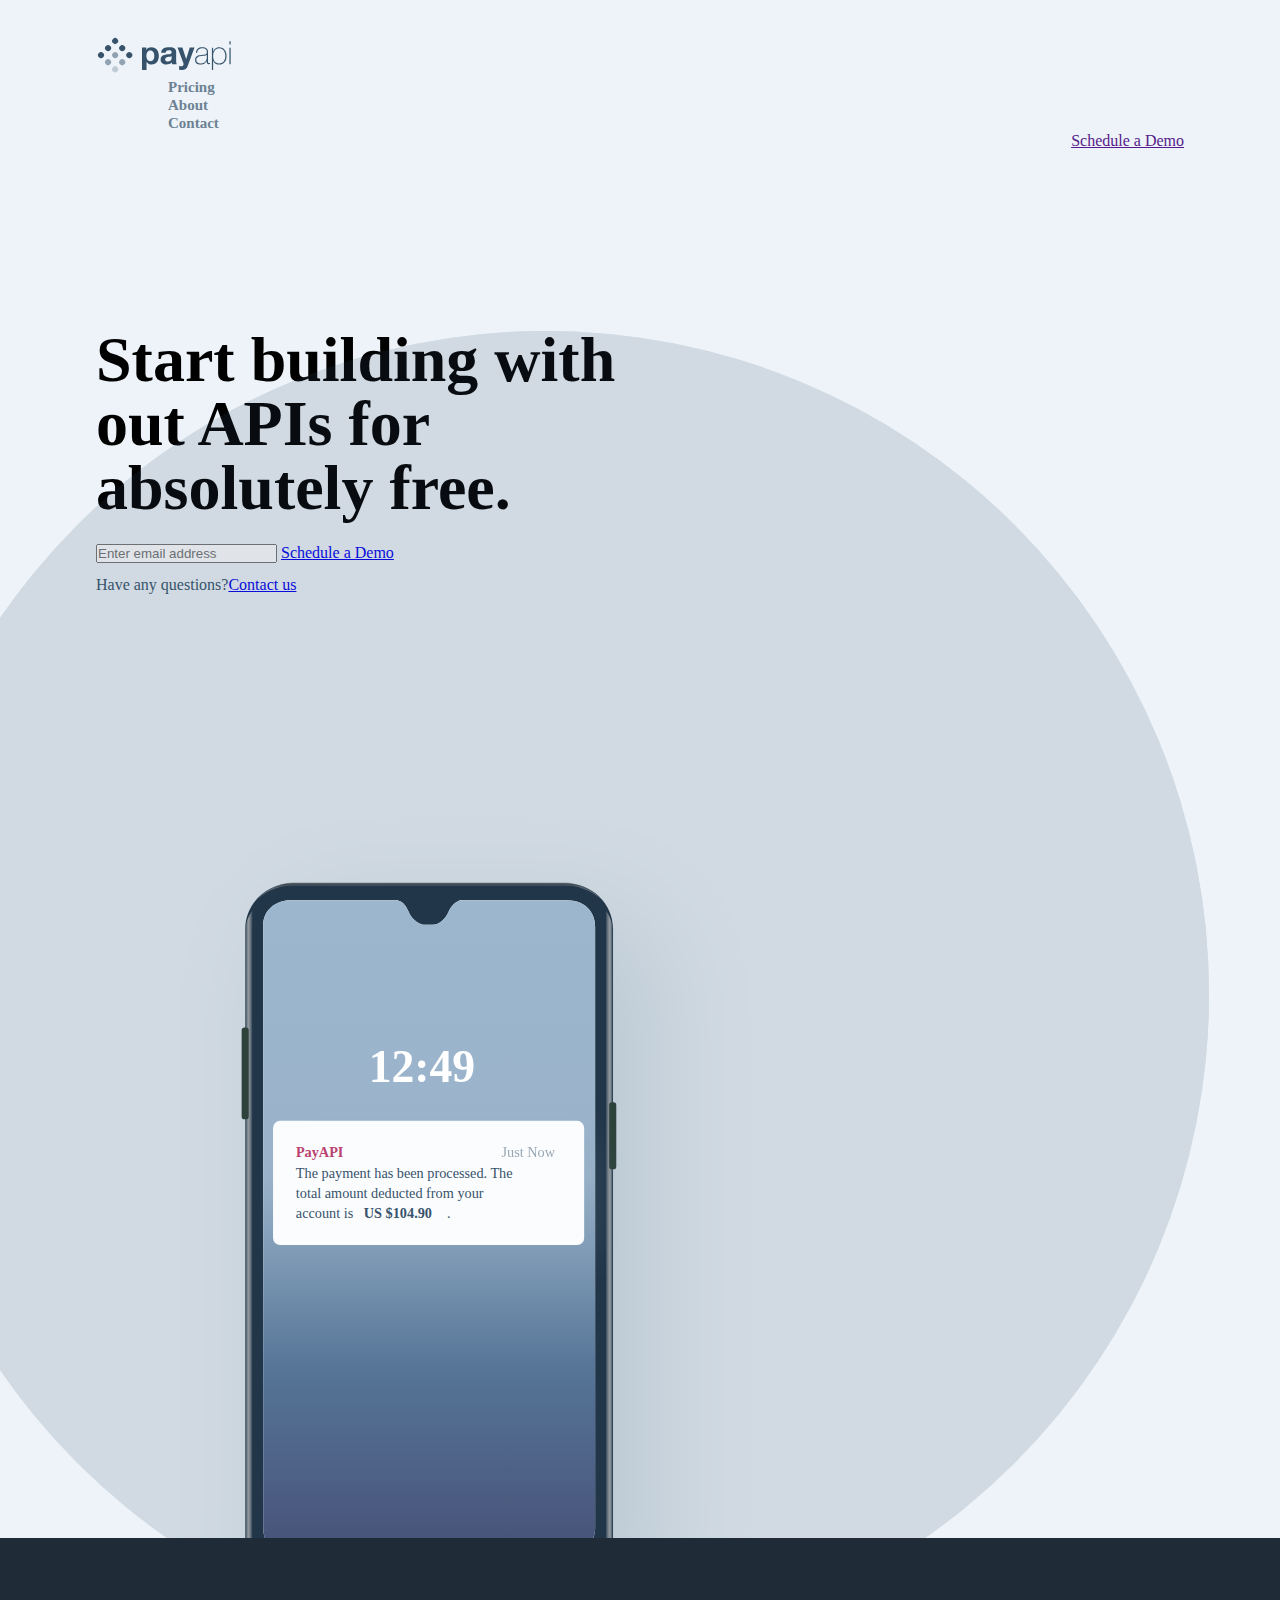
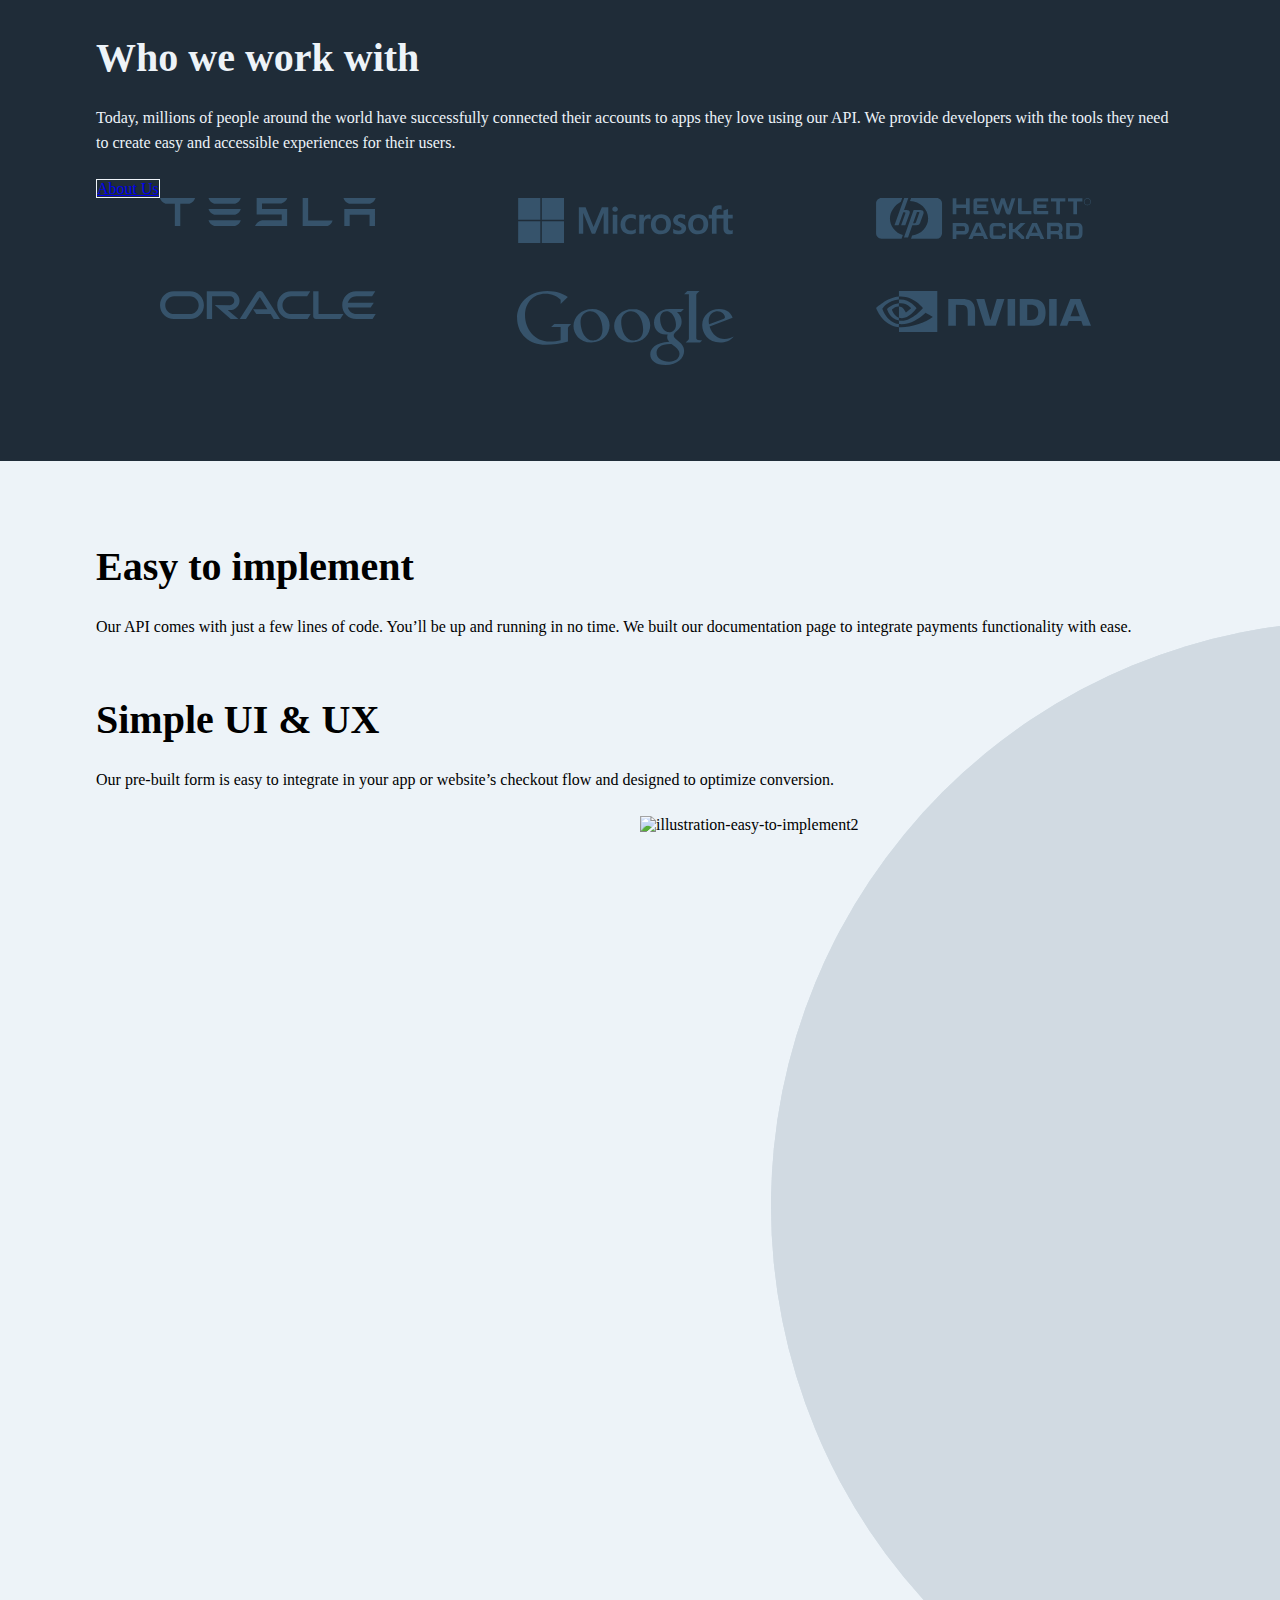
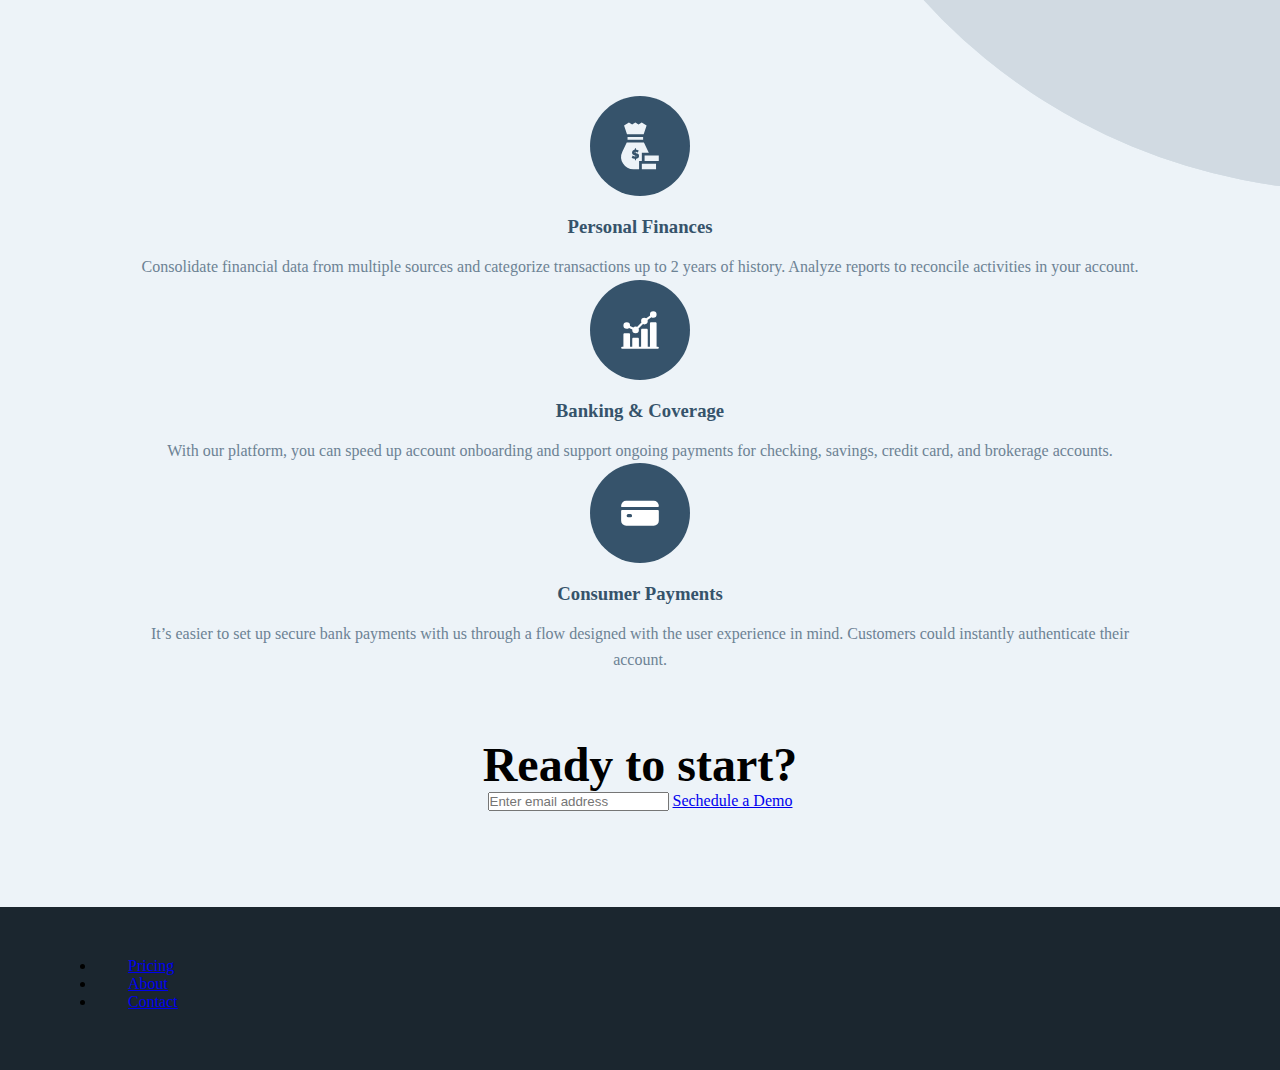
==== payapi-multi-page-website/starter-code/index.html @ 305c0468 "First commit" ====
<!DOCTYPE html>
<html lang="en">
  <head>
    <meta charset="UTF-8" />
    <meta name="viewport" content="width=device-width, initial-scale=1.0" />

    <link rel="icon" type="image/png" sizes="32x32" href="./assets/favicon-32x32.png" />
    <link rel="stylesheet" href="style.css">

    <link rel="preconnect" href="https://fonts.gstatic.com">
    <link href="https://fonts.googleapis.com/css2?family=DM+Serif+Display&family=Public+Sans:wght@400;600&display=swap"
        rel="stylesheet">
    <link rel="stylesheet" href="https://pro.fontawesome.com/releases/v5.10.0/css/all.css"
        integrity="sha384-AYmEC3Yw5cVb3ZcuHtOA93w35dYTsvhLPVnYs9eStHfGJvOvKxVfELGroGkvsg+p" crossorigin="anonymous" />

    <title>Frontend Mentor | PayAPI Website Challenge</title>
  </head>
  <body>
    <div class="root">
      <header>
          <!-- Navigation Bar -->
          <nav class="display-flex flex-center flex-between">
              <a href="./index.html"><img src="./assets/shared/desktop/logo.svg" alt="payapi"></a>
              <button class="hamburgerbtn">
                  <img id="tog
                  gle-img" src="./assets/shared/mobile/menu.svg" alt="hamburger menu">
              </button>
              <div class="links display-flex">
                  <ul id="" class="display-flex flex-center">
                      <li><a href="/payapi-multi-page-website/starter-code/pricing.html">Pricing</a></li>
                      <li><a href="/payapi-multi-page-website/starter-code/about.html">About</a></li>
                      <li><a href="/payapi-multi-page-website/starter-code/contact.html">Contact</a></li>
                  </ul>
                  <a id="btn" class="btn" href="">Schedule a Demo</a>
              </div>
          </nav>
          <!-- Header Section -->
          <div class="container display-flex">
              <div class="text">
                  <h1>Start building with <br> out APIs for <br> absolutely free.</h1>
                  <div class="input-box">
                      <input type="text" placeholder="Enter email address">
                      <a href="/" class="btn">Schedule a Demo</a>
                  </div>
                  <p>Have any questions?<a href="./contact.html">Contact us</a></p>
              </div>
              <div>
                  <img src="./assets/shared/desktop/bg-pattern-circle.svg" alt="bg-pattern">
                  <img src="./assets/home/desktop/illustration-phone-mockup.svg" alt="illustration-phone">
              </div>
          </div>
      </header>
      <!-- Brand Section -->
      <section class="branding display-flex flex-center">
          <div class="text">
              <div class="inner">
                  <h1>Who we work with</h1>
                  <p>Today, millions of people around the world have successfully connected their accounts to apps
                      they
                      love using our API. We provide developers with the tools they need to create easy and accessible
                      experiences for their users.
                  </p>
                  <a class="btn" href="#">About Us</a>
              </div>
              <img src="./assets/shared/desktop/bg-pattern-circle.svg" alt="">
          </div>
          <div class="images display-flex flex-center">
              <img src="./assets/shared/desktop/tesla.svg" alt="tesla">
              <img src="./assets/shared/desktop/microsoft.svg" alt="microsoft">
              <img src="./assets/shared/desktop/hewlett-packard.svg" alt="hewlett-packard">
              <img src="./assets/shared/desktop/oracle.svg" alt="oracle">
              <img src="./assets/shared/desktop/google.svg" alt="google">
              <img src="./assets/shared/desktop/nvidia.svg" alt="nvidia">
          </div>
      </section>
      <!-- Features Section -->
      <section class="features display-flex flex-center">
          <div>
              <img src="./assets/home/desktop/Group 14.svg" alt="">
          </div>
          <div>
              <h1>Easy to implement</h1>
              <p>Our API comes with just a few lines of code. You’ll be up and running in no time. We built our
                  documentation page to integrate payments functionality with ease.</p>
          </div>
      </section>
      <!-- Features Second section  -->
      <section class="features-section display-flex flex-center">
          <div>
              <h1>Simple UI & UX</h1>
              <p>Our pre-built form is easy to integrate in your app or website’s checkout flow and designed to
                  optimize conversion.</p>
          </div>
          <div>
              <img src="./assets/shared/desktop/bg-pattern-circle.svg" alt="bg-pattern-circle">
              <img src="./assets/home/desktop/illustration-simple-ui2.svg" alt="illustration-easy-to-implement2">
          </div>
      </section>
      <!-- Cards  -->
      <section class="card">
          <div class="wrapper display-flex flex-center">
              <div>
                  <img src="./assets/home/desktop/icon-personal-finances.svg" alt="icon-personal-finances">
                  <div>
                      <h3>Personal Finances</h3>
                      <p>Consolidate financial data from multiple sources and categorize transactions up to 2 years of
                          history. Analyze reports to reconcile activities in your account.</p>
                  </div>
              </div>
              <div>
                  <img src="./assets/home/desktop/icon-banking-and-coverage.svg" alt="">
                  <h3>Banking & Coverage</h3>
                  <p>With our platform, you can speed up account onboarding and support ongoing payments for checking,
                      savings, credit card, and brokerage accounts.</p>
              </div>
              <div>
                  <img src="./assets/home/desktop/icon-consumer-payments.svg" alt="">
                  <h3>Consumer Payments</h3>
                  <p>It’s easier to set up secure bank payments with us through a flow designed with the user
                      experience in mind. Customers could instantly authenticate their account.</p>
              </div>
          </div>
          <div class="container display-flex flex-center flex-between">
              <div>
                  <h1>Ready to start?</h1>
              </div>
              <div class="input-box">
                  <input type="text" placeholder="Enter email address">
                  <a href="/" class="btn">Sechedule a Demo</a>
              </div>
          </div>
      </section>
      <!-- Footer Section -->
      <footer class="display-flex flex-center flex-between">
          <div>
              <img src="./assets//shared/desktop/logo-white.svg" alt="">
          </div>
          <div class="footer-links">
              <ul class="display-flex">
                  <li><a href="#">Pricing</a></li>
                  <li><a href="#">About</a></li>
                  <li><a href="#">Contact</a></li>
              </ul>
          </div>
          <div>
              <i class="fab fa-facebook-square"></i>
              <i class="fab fa-twitter"></i>
              <i class="fab fa-linkedin"></i>
          </div>
      </footer>
    </div>

  <script src="./js/app.js"></script>
  </body>

</html>
---- payapi-multi-page-website/starter-code/style.css ----
@import url("./style2.css");
* {
  padding: 0;
  margin: 0;
  box-sizing: border-box;
}
.root {
  margin: 0 auto;
  max-width: 1440px;
  overflow-x: hidden;
  
}
/* Navigation Bar */
header {
  background-color: var(--clr-white-200);
  padding: 0 6rem;
}

header nav {
  padding: var(--fs-600) 0;
  width: 100%;
  z-index: 2;
  position: relative;
}

header nav ul {
  padding-left: var(--fs-600);
  padding-right: var(--fs-600);
}

header nav ul li {
  list-style-type: none;
  padding-left: var(--fs-600);
}

header nav ul li a {
  text-decoration: none;
  color: var(--clr-blue-100);
  font-size: var(--fs-200);
  font-weight: var(--fw-600);
  transition: all 0.3s ease-in-out;
}

ul li a:hover {
  color: var(--clr-blue-200);
}
/* Header Section */


header .container div:first-child {
  flex: 1 0 60%;
  padding: 10rem 0;
}

header .container div:last-child {
  flex: 1 0 40%;
  position: relative;
}

header .container h1 {
  font-size: 4rem;
  line-height: 1;
}

header .container img:first-child {
  position: relative;
  transform: scale(1.7);
  top: -150px;
  left: 60px;
}

header .container img:last-child {
  position: absolute;
  width: 55%;
  top: 50px;
  left: 70px;
}

header .container .input-box {
  margin-top: var(--fs-400);
  margin-bottom: 0.8rem;
}

header .container p {
  color: var(--clr-blue-200);
}
nav .btn {
  float: right;
}

.hamburgerbtn {
  display: none;
}



/* Brand section */

section.branding {
  background: var(--clr-blue-300);
  padding: 6rem;
  overflow-y: hidden;
  position: relative;
}

section.branding .text {
  flex: 1 0 40%;
  color: var(--clr-white-200);
  position: relative;
}

section.branding .text h1 {
  color: var(--clr-white-200);
  font-size: 2.5rem;
}

section.branding .text p {
  line-height: 1.6rem;
  padding: 1.5rem 0;
}

section.branding .text .btn {
  background: none;
  border: 1px solid var(--clr-white-200);
  transition: all 0.3s ease-in-out;
}

section.branding .text .btn:hover {
  background: var(--clr-white-200);
  color: var(--clr-blue-300);
}

section.branding .text .inner {
  z-index: 2;
  position: relative;
}

section.branding .text img {
  position: absolute;
  transform: scale(2.5);
  top: -220px;
  left: 50px;
}

section.branding .images {
  flex: 1 0 60%;
  display: grid;
  grid-template-columns: repeat(3, 1fr);
  grid-gap: 3rem;
  padding-left: 4rem;
  /* position: relative; */
}

section.branding img {
  width: 70%;
}

/* Features section */
section.features {
  background-color: var(--clr-white-200);
  padding: 4rem 6rem 2rem 6rem;
}
section.features > div {
  flex: 1 0 50%;
}
section.features > div h1 {
  font-size: 2.5rem;
}
section.features > div p {
  line-height: 1.6rem;
  padding: 1.5rem 0;
}


/* Features Second section */
section.features-section {
  background-color: var(--clr-white-200);
  padding: 0rem 6rem 2rem 6rem;
}
section.features-section img:first-child {
  transform: scale(1.5);
  position: relative;
  left: 80%;
  z-index: 1;
}
section.features-section > div {
  flex: 1 0 50%;
}
section.features-section > div h1 {
  font-size: 2.5rem;
}
section.features-section > div p {
  line-height: 1.6rem;
  padding: 1.5rem 0;
}
section.features-section img:last-child {
  position: absolute;
  width: 50%;
  right: -0px;
}

/* cards */
section.card {
  background-color: var(--clr-white-200);
  padding: 4rem 6rem 2rem 6rem;
}
section.card .wrapper {
  text-align: center;
  padding-right: 2.5rem;
}
section.card .wrapper > div {
  padding-left: 2.5rem;
}
section.card .wrapper img {
  width: 100px;
}
section.card .wrapper h3 {
  padding: 1rem 0;
  color: var(--clr-blue-200);
}
section.card .wrapper p {
  line-height: 1.6rem;
  color: var(--clr-blue-100);
}
/* input-box */
section.card .container {
  margin: 4rem 0;
  text-align: center;
}
section.card .container h1 {
  font-size: 3rem;
}
section.card .container div:first-child {
  flex: 1 0 40%;
}

/* Footer section */
footer {
  padding: 2rem 6rem;
  background-color: var(--clr-blue-300);
}
footer img {
  width: 150px;
}
footer ul li {
  padding-left: 2rem;
}
footer .fab {
  font-size: 1.5rem;
  padding-left: 1rem;
  color: var(--clr-white-100);
  transition: all 0.3s ease-in-out;
}
footer .fab:hover {
  color: var(--clr-pink-200);
}
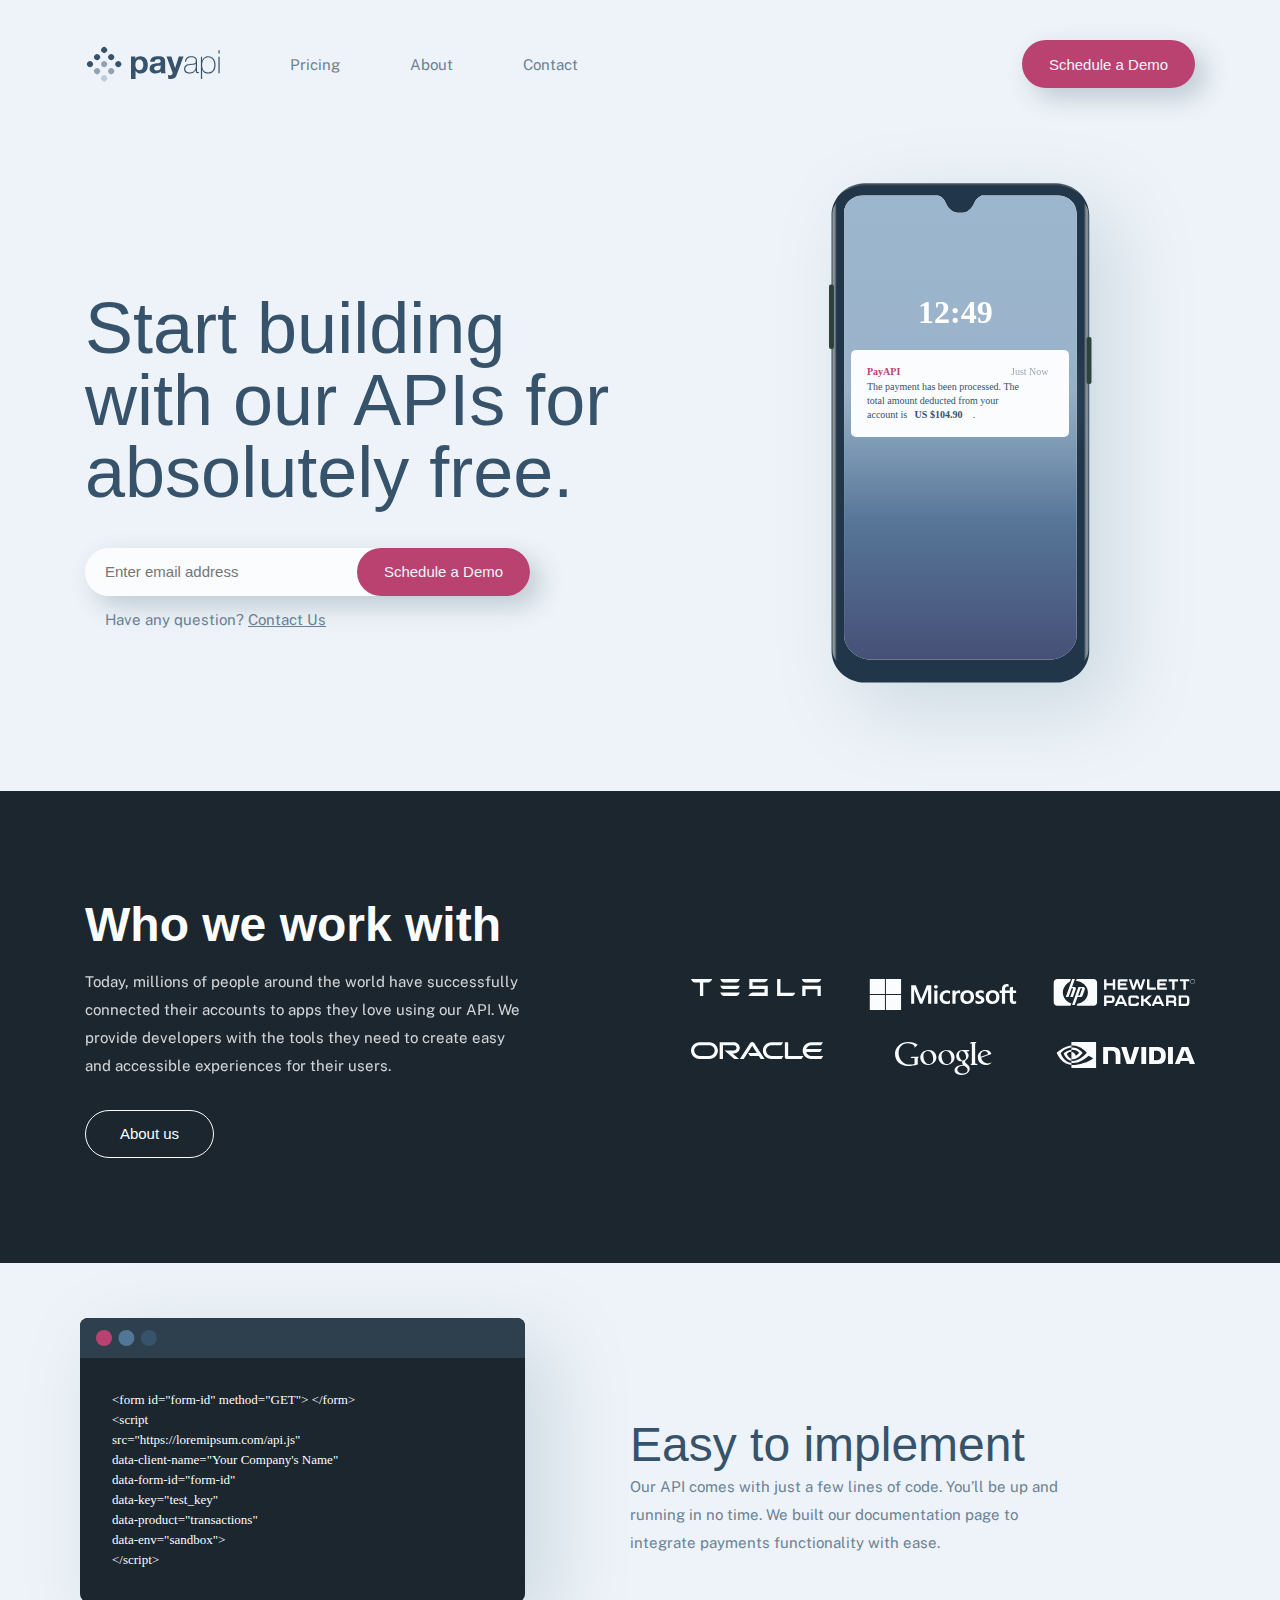
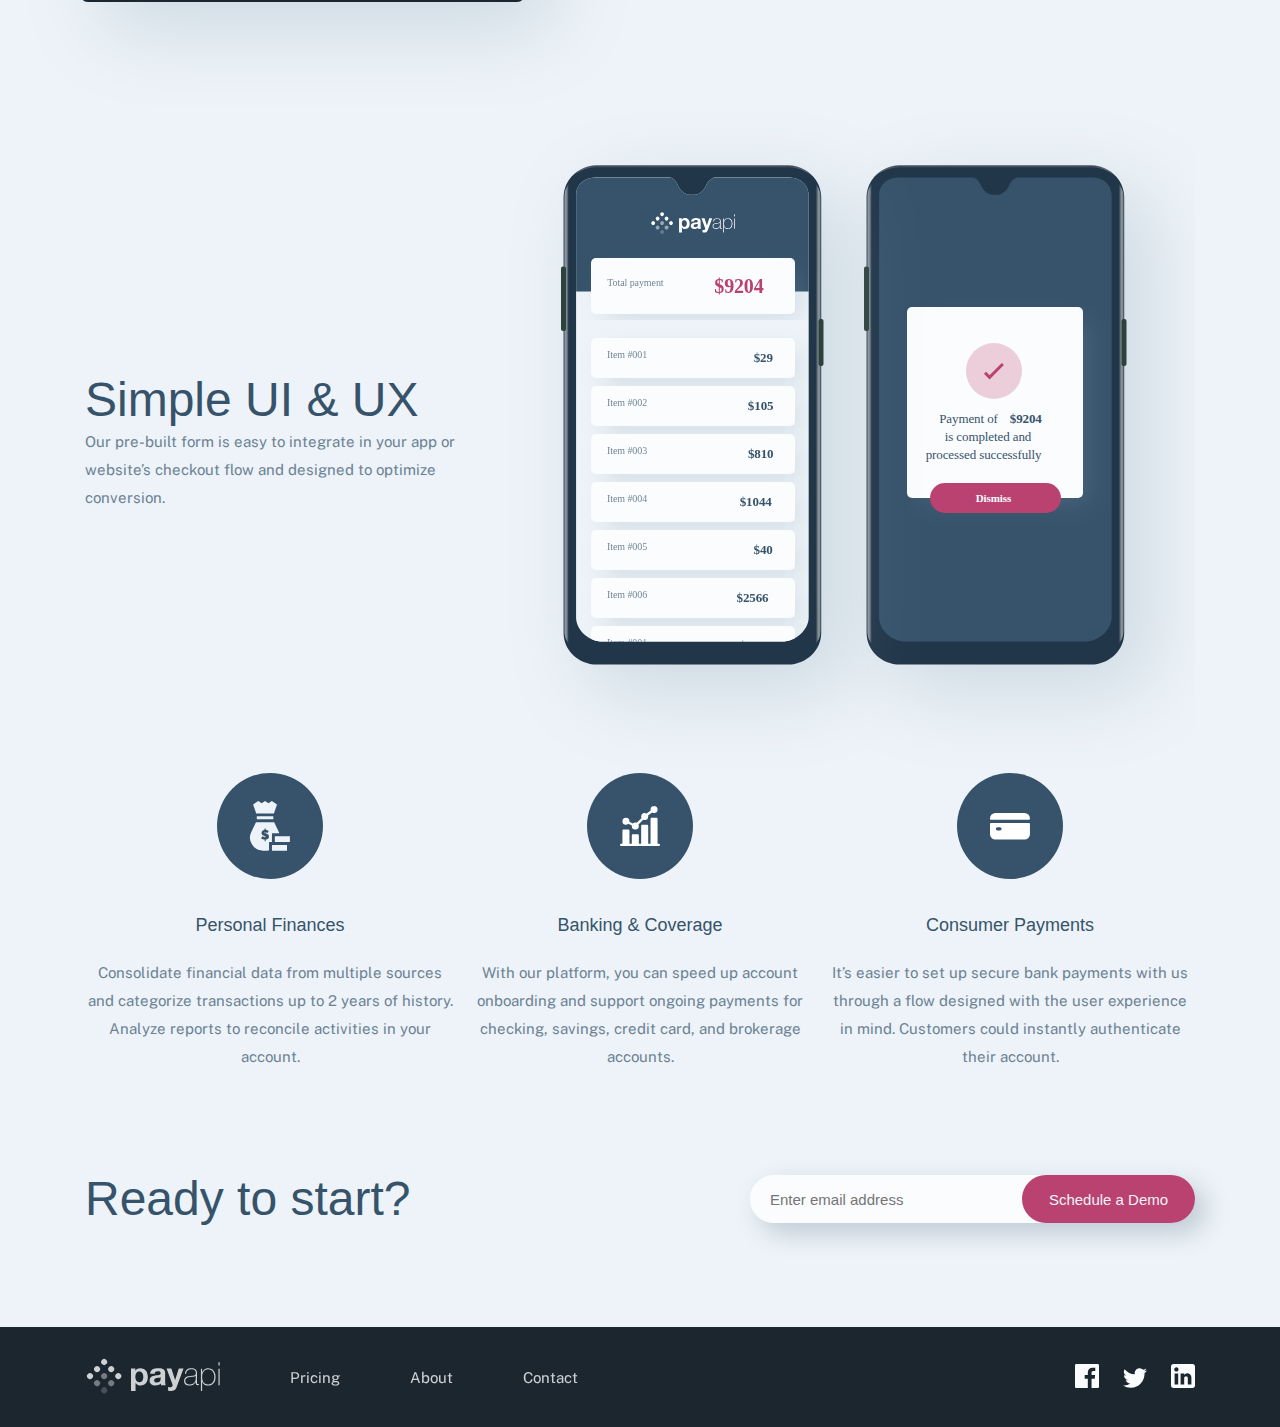
==== commit f6dcf29f: "second commit" ====
--- a/payapi-multi-page-website/starter-code/index.html
+++ b/payapi-multi-page-website/starter-code/index.html
@@ -5,7 +5,7 @@
     <meta name="viewport" content="width=device-width, initial-scale=1.0" />
 
     <link rel="icon" type="image/png" sizes="32x32" href="./assets/favicon-32x32.png" />
-    <link rel="stylesheet" href="style.css">
+    <link rel="stylesheet" href="index.css">
 
     <link rel="preconnect" href="https://fonts.gstatic.com">
     <link href="https://fonts.googleapis.com/css2?family=DM+Serif+Display&family=Public+Sans:wght@400;600&display=swap"
@@ -16,141 +16,154 @@
     <title>Frontend Mentor | PayAPI Website Challenge</title>
   </head>
   <body>
-    <div class="root">
-      <header>
-          <!-- Navigation Bar -->
-          <nav class="display-flex flex-center flex-between">
-              <a href="./index.html"><img src="./assets/shared/desktop/logo.svg" alt="payapi"></a>
-              <button class="hamburgerbtn">
-                  <img id="tog
-                  gle-img" src="./assets/shared/mobile/menu.svg" alt="hamburger menu">
-              </button>
-              <div class="links display-flex">
-                  <ul id="" class="display-flex flex-center">
-                      <li><a href="/payapi-multi-page-website/starter-code/pricing.html">Pricing</a></li>
-                      <li><a href="/payapi-multi-page-website/starter-code/about.html">About</a></li>
-                      <li><a href="/payapi-multi-page-website/starter-code/contact.html">Contact</a></li>
-                  </ul>
-                  <a id="btn" class="btn" href="">Schedule a Demo</a>
-              </div>
-          </nav>
-          <!-- Header Section -->
-          <div class="container display-flex">
-              <div class="text">
-                  <h1>Start building with <br> out APIs for <br> absolutely free.</h1>
-                  <div class="input-box">
-                      <input type="text" placeholder="Enter email address">
-                      <a href="/" class="btn">Schedule a Demo</a>
-                  </div>
-                  <p>Have any questions?<a href="./contact.html">Contact us</a></p>
-              </div>
-              <div>
-                  <img src="./assets/shared/desktop/bg-pattern-circle.svg" alt="bg-pattern">
-                  <img src="./assets/home/desktop/illustration-phone-mockup.svg" alt="illustration-phone">
-              </div>
+    <header>
+      <div class="navbar">
+        <div class="container">
+          <figure class="logo-img">
+            <a href="index.html"><img src="assets/shared/desktop/logo.svg" alt="Payapi logo icon"></a>
+          </figure>
+          <div class="menu" id="menu">
+            <nav>
+              <ul>
+                <li><a href="pricing.html">Pricing</a></li>
+                <li><a href="about.html">About</a></li>
+                <li><a href="contact.html">Contact</a></li>
+              </ul>
+            </nav>
+            <button class="schedule-button">Schedule a Demo</button>
           </div>
-      </header>
-      <!-- Brand Section -->
-      <section class="branding display-flex flex-center">
-          <div class="text">
-              <div class="inner">
-                  <h1>Who we work with</h1>
-                  <p>Today, millions of people around the world have successfully connected their accounts to apps
-                      they
-                      love using our API. We provide developers with the tools they need to create easy and accessible
-                      experiences for their users.
-                  </p>
-                  <a class="btn" href="#">About Us</a>
-              </div>
-              <img src="./assets/shared/desktop/bg-pattern-circle.svg" alt="">
+          <div class="menu-button" id="menu-button"></div>
+        </div>
+      </div>
+      <section class="hero">
+        <div class="container">
+          <div class="hero-text">
+            <h1>Start building with our APIs for absolutely free.</h1>
+            <div class="schedule-form">
+              <input type="email" name="email-schedule" id="header-email-schedule-input" placeholder="Enter email address">
+              <button class="schedule-button">Schedule a Demo</button>
+            </div>
+            <small>Have any question? <a href="contact.html">Contact Us</a></small>
           </div>
-          <div class="images display-flex flex-center">
-              <img src="./assets/shared/desktop/tesla.svg" alt="tesla">
-              <img src="./assets/shared/desktop/microsoft.svg" alt="microsoft">
-              <img src="./assets/shared/desktop/hewlett-packard.svg" alt="hewlett-packard">
-              <img src="./assets/shared/desktop/oracle.svg" alt="oracle">
-              <img src="./assets/shared/desktop/google.svg" alt="google">
-              <img src="./assets/shared/desktop/nvidia.svg" alt="nvidia">
+          <picture class="mobile-mockup-hero">
+            <img src="assets/home/desktop/illustration-phone-mockup.svg" alt="">
+          </picture>
+        </div>
+      </section>
+    </header>
+    <section class="references">
+      <div class="container">
+        <div class="references-description">
+          <h2>Who we work with</h2>
+          <p>
+            Today, millions of people around the world have successfully connected
+            their accounts to apps they love using our API. We provide developers
+            with the tools they need to create easy and accessible experiences
+            for their users.
+          </p>
+          <button class="about-us-button">
+            About us
+          </button>
+        </div>
+        <div class="enterprises-logos-container">
+          <svg class="tesla-icon" width="131" height="17" xmlns="http://www.w3.org/2000/svg"><path d="M89.447.047v13.628h14.74c-.375 1.405-1.264 2.623-2.902 3.325h-15.16V.047h3.322zm-12.588 0c-.374 1.452-1.825 2.81-3.603 3.325H61.558l.047 3.372h15.16V17H57.347c.796-1.64 2.387-2.904 4.259-3.419H73.49V10.07H58.33V.047zM21.196 0v.047c-.371 1.503-1.623 2.912-3.386 3.381h-5.287l-.279.094V17H8.951V3.522l-.278-.094H3.386C1.67 3.052.37 1.55 0 .047L21.196 0zm108.586 6.744V17h-3.275v-6.837h-11.98V17h-3.275V6.744h18.53zM48.783 13.58c-.327 1.499-1.637 3.091-3.416 3.419H32.733c-1.778-.328-3.088-1.92-3.462-3.419zm0-6.884c-.327 1.499-1.637 3.09-3.416 3.419H32.733c-1.778-.375-3.088-1.92-3.462-3.419zM130.203 0c-.374 1.499-1.637 3.09-3.416 3.419h-12.634c-1.731-.375-3.041-1.92-3.416-3.419zm-81.42 0c-.327 1.499-1.637 3.09-3.416 3.419H32.733c-1.778-.375-3.088-1.92-3.462-3.419z" fill="#36536B" fill-rule="nonzero"/></svg>
+          <svg width="148" height="31" xmlns="http://www.w3.org/2000/svg"><path class="logo" d="M15.922 16v15H.782V16h15.14zm16.149 0v15H16.93V16h15.14zm79.549-4.777c.457 0 .983.054 1.562.16.582.107 1.061.238 1.425.392l.05.021v2.858l-.13-.087a5.195 5.195 0 00-1.403-.642 5.593 5.593 0 00-1.607-.244c-.57 0-1.023.127-1.35.376-.323.248-.48.554-.48.936 0 .432.127.772.378 1.013.261.25.894.574 1.881.965 1.24.493 2.128 1.05 2.64 1.659.516.612.777 1.372.777 2.258 0 1.228-.486 2.232-1.444 2.985-.953.748-2.258 1.127-3.88 1.127-.525 0-1.13-.07-1.795-.205-.667-.135-1.232-.308-1.681-.512l-.049-.022v-3.014l.132.094a6.547 6.547 0 001.776.888c.639.208 1.222.313 1.733.313 1.38 0 2.05-.43 2.05-1.313 0-.31-.067-.561-.197-.745-.134-.187-.371-.38-.706-.572-.342-.195-.88-.443-1.603-.736-.86-.365-1.508-.723-1.928-1.065a3.28 3.28 0 01-.948-1.221c-.204-.465-.308-1.013-.308-1.63 0-1.187.482-2.168 1.431-2.916.944-.744 2.18-1.12 3.674-1.12zM137.763 5c.734 0 1.327.078 1.762.232l.055.02v2.656l-.117-.052a3.424 3.424 0 00-1.379-.31c-.623 0-1.111.198-1.453.586-.344.394-.519.983-.519 1.753v1.655h4.704V8.57l.059-.018 2.98-.9.106-.032v3.92h3.173v2.521h-3.172v6.205c0 .795.144 1.364.43 1.689.281.322.735.485 1.35.485.162 0 .373-.035.626-.105.25-.069.465-.161.637-.274l.13-.084v2.544l-.042.025c-.19.106-.51.206-.981.306a6.562 6.562 0 01-1.347.148c-2.62 0-3.95-1.409-3.95-4.189v-6.75h-4.703v10.622h-3.171V14.06h-2.21V11.54h2.21V9.72c0-.913.204-1.739.607-2.454a4.246 4.246 0 011.716-1.673c.733-.394 1.574-.593 2.5-.593zm-13.973 6.223c2.07 0 3.71.608 4.877 1.806 1.166 1.198 1.757 2.865 1.757 4.955 0 2.116-.63 3.833-1.873 5.102-1.243 1.27-2.953 1.913-5.082 1.913-2.043 0-3.694-.61-4.907-1.817-1.214-1.206-1.829-2.86-1.829-4.919 0-2.166.63-3.9 1.873-5.152 1.244-1.253 2.988-1.888 5.184-1.888zm-25.402 0c2.069 0 3.71.608 4.876 1.806 1.166 1.198 1.758 2.865 1.758 4.955 0 2.116-.63 3.833-1.873 5.102-1.243 1.27-2.953 1.913-5.082 1.913-2.043 0-3.694-.61-4.907-1.817-1.214-1.206-1.83-2.86-1.83-4.919 0-2.166.631-3.9 1.874-5.152 1.243-1.253 2.988-1.888 5.184-1.888zm-20.614 0c.56 0 1.148.062 1.75.186.606.123 1.093.286 1.45.483l.043.024V14.9l-.132-.094c-.95-.68-1.953-1.023-2.982-1.023-1.204 0-2.193.402-2.939 1.196-.748.797-1.127 1.876-1.127 3.208 0 1.324.364 2.376 1.082 3.126.716.748 1.703 1.128 2.932 1.128.443 0 .947-.097 1.501-.287a5.917 5.917 0 001.533-.788l.132-.095v2.833l-.042.023c-1.019.58-2.29.873-3.779.873-1.276 0-2.428-.277-3.425-.822a5.855 5.855 0 01-2.344-2.339c-.557-1.004-.839-2.144-.839-3.385 0-1.418.291-2.69.863-3.777a6.127 6.127 0 012.513-2.55c1.09-.6 2.372-.904 3.81-.904zm12.076.089c.523 0 .935.062 1.227.184l.05.021v3.117l-.13-.094c-.146-.103-.392-.201-.731-.292a3.724 3.724 0 00-.942-.136c-.833 0-1.515.355-2.026 1.056-.519.71-.781 1.648-.781 2.792v6.723h-3.133V11.54h3.133v2.276h.033c.293-.739.675-1.331 1.205-1.763a3.236 3.236 0 012.095-.741zm-21.42.228v13.143h-3.132V11.54h3.133zM46.77 6.343l5.458 13.622 5.624-13.622h4.425v18.34H59.08V10.57h-.103l-5.674 14.113h-2.267l-5.764-14.114h-.103v14.114h-3.005V6.343h4.605zm76.854 7.44c-1.134 0-2.033.382-2.673 1.136-.643.759-.97 1.85-.97 3.243 0 1.351.327 2.414.97 3.16.64.742 1.547 1.119 2.698 1.119 1.158 0 2.044-.37 2.633-1.098.593-.733.894-1.83.894-3.257 0-1.41-.32-2.492-.95-3.217-.627-.72-1.503-1.086-2.602-1.086zm-25.402 0c-1.134 0-2.033.382-2.672 1.136-.644.759-.97 1.85-.97 3.243 0 1.351.325 2.414.969 3.16.64.742 1.547 1.119 2.698 1.119 1.158 0 2.044-.37 2.632-1.098.594-.733.894-1.83.894-3.257 0-1.41-.32-2.492-.95-3.217-.627-.72-1.502-1.086-2.601-1.086zM15.922 0v15H.782V0h15.14zM32.07 0v15H16.93V0h15.14zm34.825 5.941c.543 0 1.001.178 1.362.53.362.353.546.782.546 1.276 0 .503-.189.929-.56 1.264-.37.334-.823.503-1.347.503-.525 0-.976-.17-1.341-.503a1.646 1.646 0 01-.554-1.264c0-.512.189-.945.56-1.29.369-.343.819-.516 1.334-.516z" fill="#36536B" fill-rule="nonzero"/></svg>
+          <svg width="142" height="27" xmlns="http://www.w3.org/2000/svg"><path d="M69.493 16.373L74.305 27h-2.478l-.868-1.923h-6.086L64.015 27h-2.572l4.907-10.627h3.143zm50.612 0c1.715 0 3.191 1.202 3.191 3.366 0 1.923-.38 2.644-.953 3.126.762.384.953 1.297.953 1.922v2.211h-2.286v-1.922c0-.433-.477-1.203-1.43-1.203h-4.095V27h-2.382V16.373zm-29.566.01v3.984h1.046l4.138-3.984h3.234l-5.09 4.991 4.233 4.224v1.392h-1.808l-4.517-4.416H90.54v4.416h-2.427V16.383h2.427zm-31.815.006c1.282 0 3.04.815 3.04 3.835 0 2.973-1.616 3.787-3.041 3.787h-5.226v2.973h-2.423V16.389zm74.75.002c1.995 0 2.945 1.39 2.945 3.259v3.237c-.012 1.508-.265 4.094-2.992 4.094h-7.74v-10.59zm-26.99.003l4.797 10.585h-2.47l-.865-1.916h-6.067l-.854 1.916h-1.899v-1.485l4.225-9.1h3.133zm-22.863.006c1.518.047 2.418 1.627 2.418 2.536v.908H83.62c-.049-.479-.475-1.195-.854-1.195h-4.175c-.947 0-.805.956-.805.956v4.21c0 .766.474.957.759.957h4.126c.9 0 .997-.765.997-1.244h2.37v.957c0 1.58-1.09 2.488-2.417 2.488h-5.787c-1.803 0-2.467-1.388-2.467-2.488v-5.598c0-1.195 1.28-2.487 2.419-2.487zM40.52 0c1.97 0 3.567 1.58 3.567 3.57v19.72a3.6 3.6 0 01-1.046 2.539 3.537 3.537 0 01-2.52 1.044H23.662l.718-2.17c5.98-.888 10.545-5.597 10.545-11.273 0-6.106-5.283-11.094-11.929-11.409L23.76 0h16.76zM17.886 0l-.855 2.4c-4.115 2.205-7.199 6.638-7.199 11.03 0 4.998 3.55 9.408 8.488 11.01l-.861 2.433H4.252c-1.965 0-3.558-1.625-3.558-3.61V3.598C.693 1.614 2.285.004 4.252.001h13.634zm11.91 7.902c1.328 0 2.705.698 1.993 2.605l-2.041 5.677c-.38 1.07-.712 1.815-2.706 1.815h-2.495L21.727 26H19.02l6.36-18.098zm103.062 10.694h-4.75v6.18h4.56c.854 0 1.329-.814 1.329-1.724v-3.02c.049-.669-.426-1.436-1.14-1.436zm-64.937-.252l-2.048 4.52h4.049l-2.001-4.52zm36.997.014l-2.042 4.502h4.074l-2.032-4.502zm-46.907.236h-4.514v3.212h4.656c1.046 0 1.046-1.102 1.046-1.581v-.07c-.003-.512-.054-1.56-1.188-1.56zm61.568-.009h-4.095v3.077h4.382c.905 0 1.143-1.106 1.143-1.634 0-.53-.238-1.443-1.43-1.443zM21.934 0l-2.838 7.947h1.609c1.655 0 2.507.696 2.081 2.086-.426 1.39-2.838 7.969-2.838 7.969h-2.79l2.79-7.784c.094-.464.094-.88-.472-.88h-.852l-3.121 8.664h-2.697V18L19.191 0h2.743zM28.8 9.298h-1.187l-2.574 7.305h1.197c.475 0 .712-.512.76-.791.003-.017.012-.051.028-.102l.063-.198c.146-.442.447-1.301.77-2.213l.177-.5c.505-1.419 1.003-2.803 1.003-2.803.142-.372.19-.698-.237-.698zM78.28.156l2.241 7.264L82.904.204h2.287l2.382 7.216 2.24-7.264h2.43l-3.43 10.632h-1.43c-.715-.001-1.405-1.083-1.549-1.612L84.048 3.62l-2.335 7.168h-1.477c-.715 0-1.335-1.106-1.478-1.635L75.85.156h2.43zm58.079.002V2.37h-3.548v8.413h-2.428V2.37h-3.5V.158h9.476zM74.48.167v2.21h-7.325v1.968h6.088v2.208h-6.088v2.016h7.325v2.207h-8.228c-.952 0-1.522-.768-1.522-1.392V1.751c0-.96.57-1.584 1.664-1.584h8.086zm50.658-.002v2.21h-3.545v8.401h-2.425V2.375h-3.497V.165h9.467zm-11.244.006v2.206h-7.32v1.967h6.084V6.55h-6.084v2.015h7.32v2.206h-8.223c-.952 0-1.522-.767-1.522-1.391V1.755c0-.96.57-1.584 1.664-1.584h8.08zM53.497.174v4.17h6.319V.175h2.423v10.595h-2.423v-4.22h-6.32v4.22h-2.422V.174h2.423zm42.929.004V8.56h6.41v2.204h-7.123c-1.092 0-1.71-.766-1.71-1.58V.177h2.423zm43.216-.084c.627-.01 1.23.24 1.669.692.458.462.689 1.021.689 1.677.01.634-.24 1.243-.69 1.686a2.26 2.26 0 01-1.668.699 2.244 2.244 0 01-1.665-.699 2.317 2.317 0 01-.683-1.686 2.3 2.3 0 01.69-1.677 2.255 2.255 0 011.658-.692zm.001.32c-.56 0-1.036.2-1.431.602-.394.399-.59.881-.59 1.446-.01.546.202 1.073.587 1.457a1.93 1.93 0 001.433.602c.54.009 1.06-.21 1.434-.602.394-.402.59-.887.59-1.457 0-.565-.196-1.047-.59-1.446a1.941 1.941 0 00-1.433-.602z" fill="#36536B" fill-rule="nonzero"/></svg>
+          <svg class="oracle-icon" width="133" height="17" xmlns="http://www.w3.org/2000/svg"><path d="M57.081 11.06h8.737l-4.62-7.351-8.479 13.29h-3.858L59.174 1.036A2.445 2.445 0 0161.198 0c.802 0 1.55.376 1.984 1.008L73.536 17h-3.859l-1.82-2.97H59.01l-1.93-2.97zm40.084 2.97V.16h-3.274v15.226c0 .417.163.82.475 1.129.313.309.734.484 1.196.484h14.933l1.93-2.97h-15.26zM42.99 11.543c3.18 0 5.762-2.54 5.762-5.684 0-3.145-2.582-5.698-5.762-5.698H28.665V17h3.273V3.131h10.835a2.734 2.734 0 012.745 2.729 2.733 2.733 0 01-2.745 2.727l-9.231-.013L43.317 17h4.756l-6.577-5.456h1.495zM8.514 17C3.814 17 0 13.237 0 8.587S3.814.161 8.514.161h9.896c4.701 0 8.513 3.776 8.513 8.426S23.11 17 18.41 17H8.514zm9.676-2.97c3.045 0 5.512-2.433 5.512-5.443s-2.467-5.456-5.512-5.456H8.733c-3.044 0-5.511 2.446-5.511 5.456 0 3.01 2.467 5.443 5.511 5.443h9.457zM80.37 17c-4.7 0-8.519-3.763-8.519-8.413S75.67.161 80.371.161h11.754l-1.917 2.97h-9.62c-3.043 0-5.516 2.446-5.516 5.456 0 3.01 2.473 5.443 5.516 5.443h11.808L90.466 17H80.371zm40.044-2.97c-2.513 0-4.647-1.666-5.299-3.965h13.996l1.929-2.97h-15.925c.652-2.284 2.786-3.964 5.3-3.964h9.606l1.943-2.97h-11.767c-4.702 0-8.52 3.776-8.52 8.426s3.818 8.412 8.52 8.412h10.096l1.929-2.97h-11.808z" fill="#36536B" fill-rule="nonzero"/></svg>
+          <svg class="google-icon" width="97" height="33" xmlns="http://www.w3.org/2000/svg"><path d="M74.618 8l-1.331 1.376h-1.77c1.45 1.274 2.086 2.635 2.086 4.217 0 2.306-1.259 3.462-2.15 4.243-.163.15-.598.462-.85.736-.142.168-.531.613-.531 1.285 0 .47.151.869.931 1.496 2.654 2.055 3.702 3.246 3.702 5.42 0 3.085-2.836 6.227-8.313 6.227-4.625 0-6.827-2.338-6.827-4.714 0-2.713 2.434-5.238 8.49-5.619-.64-.75-.942-1.237-.942-2.104.001-.589.244-1.197.244-1.197h-.89c-3.52 0-5.226-2.777-5.226-5.238C61.241 10.895 63.635 8 68.06 8h6.558zM68.59 23.664c-4.543.065-6.2 1.836-6.2 3.894 0 2.485 2.417 4.006 5.579 4.006 2.88 0 4.658-1.554 4.658-3.535 0-1.442-.808-2.25-2.103-3.31-.557-.439-1.353-1.027-1.353-1.027s-.243-.028-.58-.028zM13.512 0c4.22 0 7.172 1.284 9.21 2.636L19.5 5.794V3.891c-1.719-1.527-3.64-2.623-6.942-2.623-5.219 0-8.96 3.966-8.96 9.621 0 5.766 4.136 11.67 11.172 11.67 1.736 0 3.406-.23 4.729-.646V16.08h-4.24l1.42-1.38h7.56l-1.113 1.09c-.206.186-.344.398-.344.706v6.027C19.25 23.485 16.197 24 12.757 24 5.66 24 .015 19.425.015 11.83.015 6.492 4.249 0 13.512 0zm20.227 8c4.6.001 7.658 3.606 7.658 7.318 0 3.985-3.129 7.682-8.23 7.682-5.302 0-7.919-4.014-7.919-7.394C25.248 11.69 28.497 8 33.74 8zm47.873-8l-1.16 1.14a.878.878 0 00-.306.69v19.09c0 .41.295.831.79.89l1.844.227-.98.963h-6.425l1.177-1.154c.193-.197.283-.388.283-.669V1.403h-2.13L76.132 0h5.48zm8.66 8c3.852 0 5.528 1.987 6.123 3.96L86.1 15.833c.983 3.597 3.792 5.554 6.706 5.554 1.534 0 2.688-.436 4.103-1.1-.75.933-1.776 1.676-2.844 2.134-.995.425-2.057.579-3.346.579-5.172 0-7.94-3.978-7.94-7.798C82.78 10.576 86.638 8 90.27 8zM51.906 8c4.6.001 7.658 3.606 7.658 7.318 0 3.985-3.13 7.682-8.23 7.682-5.302 0-7.919-4.014-7.919-7.394C43.416 11.69 46.665 8 51.907 8zM32.87 9.076c-.6 0-1.514.114-2.49.715-1.194.802-1.952 1.891-1.952 4.122 0 2.24.79 4.533 1.597 5.766.918 1.34 2.143 2.36 3.897 2.36h.069c.684-.015 4.221-.29 4.221-5.017 0-3.308-1.646-7.946-5.342-7.946zm18.168 0c-.6 0-1.515.114-2.49.715-1.194.802-1.952 1.891-1.952 4.122 0 2.24.79 4.533 1.597 5.766.917 1.34 2.143 2.36 3.897 2.36h.069c.684-.015 4.221-.29 4.221-5.017 0-3.308-1.646-7.946-5.342-7.946zm15.801-.047c-1.547 0-2.848 1.2-2.848 3.458 0 2.5 1.17 4.603 2.348 5.392.53.375 1.157.526 1.68.526 1.067 0 3.04-.718 3.04-3.344 0-2.432-1.254-4.398-2.039-5.13-.708-.609-1.378-.902-2.18-.902zm22.758.03c-1.288 0-3.9.898-3.9 4.26 0 .801.172 1.543.172 1.543l6.328-2.382c.503-.185.758-.384.758-.762 0-1.168-1.41-2.66-3.358-2.66z" fill="#36536B" fill-rule="nonzero"/></svg>
+          <svg width="139" height="26" xmlns="http://www.w3.org/2000/svg"><path d="M40.086 0v26H15.427v-3.053c.522.058 1.043.087 1.594.087 5.708 0 15.777-2.908 20.095-6.525-.638-.637-3.724-2.098-4.477-2.706-4.55 3.907-9.243 7.22-15.734 7.22-.493 0-1-.044-1.492-.101v-2.17c.594.1 1.188.158 1.796.158 6.969 0 13.662-8.13 13.662-8.13s-5.838-7.626-14.777-7.322l-.696.043V0h24.688zM15.413 3.501l-.001 1.909-.014.001v.001l-.37.034c-6.73.69-10.15 5.567-10.275 5.748-.003.005 2.706 8.744 10.645 9.728v2.025C4.576 21.934.722 10.794.722 10.794s6.81-6.656 14.69-7.293zM90.19 5.03V22h-4.854V5.029h4.854zm9.78 0c3.876 0 6.47.46 8.249 2.833 1.005 1.323 1.574 3.452 1.574 5.84 0 2.603-.67 4.99-1.72 6.069C106.6 21.31 105.23 22 101.033 22h-7.87V5.029zm-29.558 0l3.877 13.447L78.341 5.03h4.955L77.699 22h-6.995L65.165 5.029h5.247zm46.508 0V22h-4.854V5.029h4.854zM56.07 5c4.16.03 8.351 1.013 8.351 7.607v9.378h-4.751v-7.752c0-2.374-.306-3.682-1.079-4.488-.597-.633-1.472-.935-2.725-.935l-3.819-.014v13.189h-4.897V5zm76.094.028L139 21.97h-5.203l-1.02-2.991h-8.016l-1.079 3.006h-4.78l6.777-16.957h6.486zM15.398 7.755v2.026h-.014c-2.507-.304-4.477 2.04-4.477 2.04l.008.027c.106.351 1.272 3.978 4.483 5.066v1.852c-5.998-1.071-7.664-7.307-7.664-7.307l.07-.074.089-.089c.663-.656 3.376-3.091 7.505-3.54zm84.659.956h-2.084v9.65h2.084c3.031 0 4.984-1.352 4.984-4.832 0-3.48-1.953-4.818-4.984-4.818zm-73.315 2.198l-.019.027-.099.131c-.743.976-4.891 6.15-9.313 6.15-.652 0-1.29-.1-1.898-.303V9.795c2.506.304 3.013 1.404 4.506 3.907l3.346-2.807s-2.448-3.198-6.563-3.198a9.832 9.832 0 00-1.304.058V5.412h.015l-.001-.002.334-.019c.116-.005.232-.009.348-.009 6.432-.202 10.648 5.527 10.648 5.527zm102.085-2.788l-3.032 7.94h5.976l-2.944-7.94z" fill="#36536B" fill-rule="nonzero"/></svg>
+        </div>
+      </div>
+    </section>
+    <main>
+      <div class="container">
+        <div class="easy-to-implement-container">
+          <figure class="easy-to-implement-img">
+            <img  class="easy-to-implement-img" src="assets/home/desktop/illustration-easy-to-implement.svg" alt="illustration">
+          </figure>
+          <div class="easy-to-implement-description">
+            <h2>Easy to implement</h2>
+            <p>
+              Our API comes with just a few lines of code. You’ll be up and running in
+              no time. We built our documentation page to integrate payments functionality
+              with ease.
+            </p>
           </div>
-      </section>
-      <!-- Features Section -->
-      <section class="features display-flex flex-center">
-          <div>
-              <img src="./assets/home/desktop/Group 14.svg" alt="">
+        </div>
+        <div class="simple-ui-container">
+          <div class="simple-ui-description">
+            <h2>
+              Simple UI & UX
+            </h2>
+            <p>
+              Our pre-built form is easy to integrate in your app or website’s checkout
+              flow and designed to optimize conversion.
+            </p>
           </div>
-          <div>
-              <h1>Easy to implement</h1>
-              <p>Our API comes with just a few lines of code. You’ll be up and running in no time. We built our
-                  documentation page to integrate payments functionality with ease.</p>
+          <figure class="simple-ui-img">
+            <img src="assets/home/desktop/illustration-simple-ui.svg" alt="simple ui illustration">
+          </figure>
+        </div>
+        <div class="perks-container">
+          <div class="perk">
+            <img src="assets/home/desktop/icon-personal-finances.svg" alt="finances icon">
+            <h3><small>Personal Finances</small></h3>
+            <p>
+              Consolidate financial data from multiple sources and categorize transactions up to
+              2 years of history. Analyze reports to reconcile activities in your account.
+            </p>
           </div>
-      </section>
-      <!-- Features Second section  -->
-      <section class="features-section display-flex flex-center">
-          <div>
-              <h1>Simple UI & UX</h1>
-              <p>Our pre-built form is easy to integrate in your app or website’s checkout flow and designed to
-                  optimize conversion.</p>
+          <div class="perk">
+            <img src="assets/home/desktop/icon-banking-and-coverage.svg" alt="finances icon">
+            <h3><small>Banking & Coverage</small></h3>
+            <p>
+              With our platform, you can speed up account onboarding and support ongoing payments
+              for checking, savings, credit card, and brokerage accounts.
+            </p>
           </div>
-          <div>
-              <img src="./assets/shared/desktop/bg-pattern-circle.svg" alt="bg-pattern-circle">
-              <img src="./assets/home/desktop/illustration-simple-ui2.svg" alt="illustration-easy-to-implement2">
+          <div class="perk">
+            <img src="assets/home/desktop/icon-consumer-payments.svg" alt="finances icon">
+            <h3><small>Consumer Payments</small></h3>
+            <p>
+              It’s easier to set up secure bank payments with us through a flow designed with the
+              user experience in mind. Customers could instantly authenticate their account.
+            </p>
           </div>
-      </section>
-      <!-- Cards  -->
-      <section class="card">
-          <div class="wrapper display-flex flex-center">
-              <div>
-                  <img src="./assets/home/desktop/icon-personal-finances.svg" alt="icon-personal-finances">
-                  <div>
-                      <h3>Personal Finances</h3>
-                      <p>Consolidate financial data from multiple sources and categorize transactions up to 2 years of
-                          history. Analyze reports to reconcile activities in your account.</p>
-                  </div>
-              </div>
-              <div>
-                  <img src="./assets/home/desktop/icon-banking-and-coverage.svg" alt="">
-                  <h3>Banking & Coverage</h3>
-                  <p>With our platform, you can speed up account onboarding and support ongoing payments for checking,
-                      savings, credit card, and brokerage accounts.</p>
-              </div>
-              <div>
-                  <img src="./assets/home/desktop/icon-consumer-payments.svg" alt="">
-                  <h3>Consumer Payments</h3>
-                  <p>It’s easier to set up secure bank payments with us through a flow designed with the user
-                      experience in mind. Customers could instantly authenticate their account.</p>
-              </div>
+        </div>
+        <div class="ready-to-start-container">
+          <h2>
+            Ready to start?
+          </h2>
+          <div class="schedule-form">
+            <input type="email" name="email-schedule" id="main-email-schedule-input" placeholder="Enter email address">
+            <button class="schedule-button">Schedule a Demo</button>
           </div>
-          <div class="container display-flex flex-center flex-between">
-              <div>
-                  <h1>Ready to start?</h1>
-              </div>
-              <div class="input-box">
-                  <input type="text" placeholder="Enter email address">
-                  <a href="/" class="btn">Sechedule a Demo</a>
-              </div>
-          </div>
-      </section>
-      <!-- Footer Section -->
-      <footer class="display-flex flex-center flex-between">
-          <div>
-              <img src="./assets//shared/desktop/logo-white.svg" alt="">
-          </div>
-          <div class="footer-links">
-              <ul class="display-flex">
-                  <li><a href="#">Pricing</a></li>
-                  <li><a href="#">About</a></li>
-                  <li><a href="#">Contact</a></li>
-              </ul>
-          </div>
-          <div>
-              <i class="fab fa-facebook-square"></i>
-              <i class="fab fa-twitter"></i>
-              <i class="fab fa-linkedin"></i>
-          </div>
-      </footer>
-    </div>
-
-  <script src="./js/app.js"></script>
+        </div>
+      </div>
+    </main>
+    <footer>
+      <div class="container">
+        <a href="index.html"><svg width="135" height="38" xmlns="http://www.w3.org/2000/svg"><g fill="#36536B" fill-rule="evenodd"><path d="M50.544 33.934v-7.84h.064a5.36 5.36 0 002.128 1.84c.864.416 1.808.624 2.832.624 1.216 0 2.277-.235 3.184-.704a6.738 6.738 0 002.272-1.888 8.147 8.147 0 001.36-2.72 11.37 11.37 0 00.448-3.2c0-1.173-.15-2.299-.448-3.376-.299-1.077-.757-2.021-1.376-2.832a6.937 6.937 0 00-2.336-1.952c-.939-.49-2.059-.736-3.36-.736-1.024 0-1.963.203-2.816.608-.853.405-1.557 1.056-2.112 1.952h-.064v-2.112H46v22.336h4.544zm3.808-8.768c-.725 0-1.344-.15-1.856-.448a3.595 3.595 0 01-1.232-1.168 5.044 5.044 0 01-.672-1.68 9.192 9.192 0 01-.208-1.952c0-.683.064-1.344.192-1.984a4.98 4.98 0 01.656-1.696c.31-.49.715-.89 1.216-1.2.501-.31 1.125-.464 1.872-.464.725 0 1.339.155 1.84.464.501.31.912.715 1.232 1.216.32.501.55 1.072.688 1.712.139.64.208 1.29.208 1.952 0 .661-.064 1.312-.192 1.952-.128.64-.347 1.2-.656 1.68-.31.48-.715.87-1.216 1.168-.501.299-1.125.448-1.872.448zm15.882 3.392c1.024 0 2.027-.15 3.008-.448a5.921 5.921 0 002.56-1.568 6.52 6.52 0 00.32 1.6h4.608c-.213-.341-.363-.853-.448-1.536a17.288 17.288 0 01-.128-2.144v-8.608c0-1.003-.224-1.808-.672-2.416a4.603 4.603 0 00-1.728-1.424 7.733 7.733 0 00-2.336-.688 18.543 18.543 0 00-2.528-.176c-.917 0-1.83.09-2.736.272a7.809 7.809 0 00-2.448.912 5.448 5.448 0 00-1.792 1.696c-.47.704-.736 1.59-.8 2.656h4.544c.085-.896.384-1.536.896-1.92.512-.384 1.216-.576 2.112-.576.405 0 .784.027 1.136.08.352.053.661.16.928.32s.48.384.64.672c.16.288.24.677.24 1.168.021.47-.117.827-.416 1.072-.299.245-.704.432-1.216.56-.512.128-1.099.224-1.76.288-.661.064-1.333.15-2.016.256-.683.107-1.36.25-2.032.432a5.735 5.735 0 00-1.792.816c-.523.363-.95.848-1.28 1.456-.33.608-.496 1.381-.496 2.32 0 .853.144 1.59.432 2.208a4.17 4.17 0 001.2 1.536c.512.405 1.11.704 1.792.896a8.127 8.127 0 002.208.288zm1.696-3.008c-.363 0-.715-.032-1.056-.096a2.566 2.566 0 01-.896-.336 1.717 1.717 0 01-.608-.656c-.15-.277-.224-.619-.224-1.024 0-.427.075-.779.224-1.056.15-.277.347-.507.592-.688a2.98 2.98 0 01.864-.432c.33-.107.667-.192 1.008-.256.363-.064.725-.117 1.088-.16.363-.043.71-.096 1.04-.16.33-.064.64-.144.928-.24.288-.096.528-.23.72-.4v1.696c0 .256-.027.597-.08 1.024a3.428 3.428 0 01-.432 1.264c-.235.416-.597.773-1.088 1.072-.49.299-1.184.448-2.08.448zm13.962 8.384c1.557 0 2.773-.288 3.648-.864.874-.576 1.557-1.536 2.048-2.88L98.5 11.598h-4.704L90.18 22.926h-.064l-3.744-11.328H81.54l5.792 15.52c.128.32.192.661.192 1.024 0 .49-.144.939-.432 1.344-.288.405-.731.64-1.328.704-.448.021-.896.01-1.344-.032-.448-.043-.886-.085-1.312-.128v3.744c.469.043.933.08 1.392.112.458.032.922.048 1.392.048zm18.698-5.408c.789 0 1.514-.096 2.176-.288a6.581 6.581 0 001.776-.8c.522-.341.965-.73 1.328-1.168.362-.437.64-.901.832-1.392h.064v.864c0 .341.026.656.08.944.053.288.154.539.304.752.149.213.368.384.656.512.288.128.677.192 1.168.192.34 0 .672-.043.992-.128V26.99a5.835 5.835 0 01-.896.096c-.278 0-.491-.059-.64-.176a.961.961 0 01-.32-.464 2.357 2.357 0 01-.112-.64c-.011-.235-.016-.47-.016-.704v-9.568c0-1.259-.454-2.277-1.36-3.056-.907-.779-2.352-1.168-4.336-1.168-1.984 0-3.515.453-4.592 1.36-1.078.907-1.66 2.267-1.744 4.08h1.216c.085-1.472.58-2.57 1.488-3.296.906-.725 2.096-1.088 3.568-1.088.832 0 1.536.085 2.112.256.576.17 1.045.405 1.408.704.362.299.629.64.8 1.024.17.384.256.8.256 1.248 0 .576-.032 1.056-.096 1.44a1.64 1.64 0 01-.48.944c-.256.245-.635.437-1.136.576-.502.139-1.19.24-2.064.304l-1.888.16c-.662.064-1.35.17-2.064.32-.715.15-1.366.4-1.952.752a4.367 4.367 0 00-1.456 1.44c-.384.608-.576 1.392-.576 2.352 0 1.579.48 2.747 1.44 3.504.96.757 2.314 1.136 4.064 1.136zm.032-1.056c-1.344 0-2.4-.293-3.168-.88-.768-.587-1.152-1.488-1.152-2.704 0-.768.149-1.392.448-1.872.298-.48.688-.859 1.168-1.136a5.213 5.213 0 011.616-.592 20.778 20.778 0 011.792-.272l2.048-.192a16.93 16.93 0 002.032-.288c.608-.128 1.06-.373 1.36-.736v3.072c0 .213-.06.624-.176 1.232-.118.608-.39 1.237-.816 1.888-.427.65-1.046 1.227-1.856 1.728-.811.501-1.91.752-3.296.752zm12.49 6.56v-9.312h.063c.491 1.344 1.27 2.315 2.336 2.912 1.067.597 2.283.896 3.648.896 1.26 0 2.352-.213 3.28-.64a6.254 6.254 0 002.304-1.776c.608-.757 1.062-1.659 1.36-2.704.3-1.045.448-2.197.448-3.456 0-1.152-.149-2.25-.448-3.296-.298-1.045-.752-1.963-1.36-2.752a6.651 6.651 0 00-2.304-1.888c-.928-.47-2.02-.704-3.28-.704-.896 0-1.69.139-2.384.416a6.39 6.39 0 00-1.776 1.04c-.49.416-.885.87-1.184 1.36-.298.49-.512.939-.64 1.344h-.064v-3.776h-1.216V34.03h1.216zm6.047-6.56c-1.152 0-2.117-.208-2.896-.624a5.008 5.008 0 01-1.856-1.664c-.458-.693-.784-1.493-.976-2.4a13.637 13.637 0 01-.288-2.832c0-.981.107-1.925.32-2.832a7.152 7.152 0 011.04-2.416 5.407 5.407 0 011.872-1.696c.768-.427 1.696-.64 2.784-.64 1.11 0 2.054.219 2.832.656a5.599 5.599 0 011.904 1.728c.491.715.854 1.525 1.088 2.432.235.907.352 1.83.352 2.768 0 1.024-.122 1.99-.368 2.896-.245.907-.618 1.701-1.12 2.384a5.487 5.487 0 01-1.92 1.632c-.778.405-1.7.608-2.768.608zm11.498-18.88V5.294h-1.216V8.59h1.216zm0 19.552V11.694h-1.216v16.448h1.216z" fill-rule="nonzero"/><g><circle transform="rotate(45 19.142 5)" cx="19.142" cy="5" r="3"/><circle transform="rotate(45 26.213 12.071)" cx="26.213" cy="12.071" r="3"/><circle transform="rotate(45 33.284 19.142)" cx="33.284" cy="19.142" r="3"/><circle transform="rotate(45 12.071 12.071)" cx="12.071" cy="12.071" r="3"/><circle opacity=".5" transform="rotate(45 19.142 19.142)" cx="19.142" cy="19.142" r="3"/><circle opacity=".5" transform="rotate(45 26.213 26.213)" cx="26.213" cy="26.213" r="3"/><circle transform="rotate(45 5 19.142)" cx="5" cy="19.142" r="3"/><circle opacity=".5" transform="rotate(45 12.071 26.213)" cx="12.071" cy="26.213" r="3"/><circle opacity=".25" transform="rotate(45 19.142 33.284)" cx="19.142" cy="33.284" r="3"/></g></g></svg></a>      <nav>
+          <ul>
+            <li><a href="pricing.html">Pricing</a></li>
+            <li><a href="about.html">About</a></li>
+            <li><a href="contact.html">Contact</a></li>
+          </ul>
+        </nav>
+        <div class="social-links">
+          <a class="social-link-icon">
+            <svg width="24" height="24" xmlns="http://www.w3.org/2000/svg"><path d="M22.675 0H1.325C.593 0 0 .593 0 1.325v21.351C0 23.407.593 24 1.325 24H12.82v-9.294H9.692v-3.622h3.128V8.413c0-3.1 1.893-4.788 4.659-4.788 1.325 0 2.463.099 2.795.143v3.24l-1.918.001c-1.504 0-1.795.715-1.795 1.763v2.313h3.587l-.467 3.622h-3.12V24h6.116c.73 0 1.323-.593 1.323-1.325V1.325C24 .593 23.407 0 22.675 0z" fill="#FBFCFE" fill-rule="nonzero"/></svg>
+          </a>
+          <a class="social-link-icon">
+            <svg width="24" height="20" xmlns="http://www.w3.org/2000/svg"><path d="M24 2.557a9.83 9.83 0 01-2.828.775A4.932 4.932 0 0023.337.608a9.864 9.864 0 01-3.127 1.195A4.916 4.916 0 0016.616.248c-3.179 0-5.515 2.966-4.797 6.045A13.978 13.978 0 011.671 1.149a4.93 4.93 0 001.523 6.574 4.903 4.903 0 01-2.229-.616c-.054 2.281 1.581 4.415 3.949 4.89a4.935 4.935 0 01-2.224.084 4.928 4.928 0 004.6 3.419A9.9 9.9 0 010 17.54a13.94 13.94 0 007.548 2.212c9.142 0 14.307-7.721 13.995-14.646A10.025 10.025 0 0024 2.557z" fill="#FBFCFE" fill-rule="nonzero"/></svg>
+          </a>
+          <a class="social-link-icon">
+            <svg width="24" height="24" xmlns="http://www.w3.org/2000/svg"><path d="M21.6 0H2.4C1.08 0 0 1.08 0 2.4v19.2C0 22.92 1.08 24 2.4 24h19.2c1.32 0 2.4-1.08 2.4-2.4V2.4C24 1.08 22.92 0 21.6 0zM7.2 20.4H3.6V9.6h3.6v10.8zM5.4 7.56c-1.2 0-2.16-.96-2.16-2.16 0-1.2.96-2.16 2.16-2.16 1.2 0 2.16.96 2.16 2.16 0 1.2-.96 2.16-2.16 2.16zm15 12.84h-3.6v-6.36c0-.96-.84-1.8-1.8-1.8-.96 0-1.8.84-1.8 1.8v6.36H9.6V9.6h3.6v1.44c.6-.96 1.92-1.68 3-1.68 2.28 0 4.2 1.92 4.2 4.2v6.84z" fill="#FFF" fill-rule="nonzero"/></svg>
+          </a>
+        </div>
+      </div>
+    </footer>
+    <script src="index.js"></script>
   </body>
 
 </html>--- a/payapi-multi-page-website/starter-code/index.css
+++ b/payapi-multi-page-website/starter-code/index.css
@@ -0,0 +1,671 @@
+
+* {
+  margin: 0;
+  padding: 0;
+  box-sizing: border-box;
+}
+
+*:focus {
+  outline: none;
+}
+
+:root {
+  --dark-pink: #ba4270;
+  --link-water-white: #fbfcfe;
+  --san-juan-blue: #36536b;
+  --mirage-blue: #1b262f;
+  --charm-pink: #da6d97;
+  --light-san-juan-blue: #6c8294;
+}
+
+body {
+  font-family: 'Public Sans', sans-serif;
+  font-size: 15px;
+  background-color: #EDF3F8;
+  color: #6c8294;
+}
+
+h1,
+h2,
+h3,
+h4 {
+  font-family: 'Roboto', sans-serif;
+  color: #36536b;
+}
+h1 small {
+  font-size: 56px ;
+  font-weight: 350;
+}
+
+h3 {
+  font-size: 32px;
+  font-weight: 300;
+}
+
+hr {
+  color:rgba(108,130,148, .5) ;
+  background-color: rgba(108,130,148,.5) ;
+  border-width: 0;
+  height: 1px;
+}
+
+.container {
+  max-width: 1130px;
+  padding: 0 10px;
+  margin: 0 auto;
+  flex: 1;
+  display: inherit;
+  justify-content: inherit;
+  align-items: inherit;
+  height: inherit;
+  flex-wrap: inherit;
+  flex-direction: inherit;
+}
+
+header{
+  background-image: url("../assets/shared/desktop/bg-pattern-circle.svg");
+  background-repeat: no-repeat;
+  background-position: calc(50% + 450px) -150px ;
+  padding-top: 40px;
+}
+.navbar{
+  display: flex;
+  align-items: center;
+  height: 48px;
+  margin-bottom: 40px;
+}
+
+.logo-img {
+  height: 38px;
+}
+
+.menu {
+  width: 100%;
+  display: inherit;
+  height: inherit;
+  align-items: center;
+}
+
+nav ul {
+  display: flex;
+}
+
+li {
+  list-style: none;
+}
+
+li a {
+  text-decoration: none;
+  margin-left: 70px;
+  color: var(--light-san-juan-blue);
+}
+
+a:hover {
+  color: var(--san-juan-blue);
+}
+
+.schedule-button {
+  margin-left: auto;
+  border: none;
+  background-color: var(--dark-pink);
+  font-size: 15px;
+  color: #EDF3F8;
+  height: 48px;
+  width: 173px;
+  border-radius: 50px;
+  box-shadow: 10px 10px 25px rgba(54, 83, 107, .25);
+}
+.hero {
+  display: flex;
+  align-items: center;
+}
+.hero-text {
+  max-width: 546px;
+}
+
+h1 {
+  font-size: 72px;
+  color: #36536b;
+  font-weight: 400;
+  line-height: 72px;
+}
+
+.schedule-form {
+  width: 445px;
+  height: 48px;
+  margin-top: 40px;
+  margin-bottom: 15px;
+  position: relative;
+  border-radius: 48px;
+  box-shadow: 10px 10px 25px rgba(54, 83, 107, .25);
+}
+
+.schedule-form input {
+  width: 100%;
+  height: 100%;
+  border: none;
+  border-radius: 48px;
+  padding: 0 20px;
+  background-color: #fbfcfe;
+  font-size: 15px;
+
+}
+
+.schedule-form .schedule-button {
+  position: absolute;
+  right: 0;
+  box-shadow: none;
+}
+
+.hero-text small, a {
+  color: #6c8294;
+  font-size: 15px;
+}
+.hero-text small {
+  margin-left: 20px;
+}
+
+.mobile-mockup-hero {
+  margin-left: auto;
+}
+
+.references {
+  background-color: #1B262F;
+  color: white;
+  height: 472px;
+  display: flex;
+  align-items: center;
+  justify-content: space-between;
+  background-image: url("../assets/shared/desktop/bg-pattern-circle.svg");
+  background-repeat: no-repeat;
+  background-position: calc(50% - 550px) -350px;
+}
+
+.references-description {
+  width: 445px;
+
+}
+
+h2{
+  font-size: 48px;
+  line-height: 56px;
+}
+
+.references-description h2 {
+  color: #fbfcfe;
+}
+
+.references-description p {
+  line-height: 28px;
+  opacity: .8;
+  margin: 15px 0 30px;
+}
+
+.about-us-button {
+  height: 48px;
+  width: 129px;
+  border: 1px solid #fbfcfe;
+  background-color: transparent;
+  color: #fbfcfe;
+  font-size: 15px;
+  border-radius: 48px;
+}
+
+.enterprises-logos-container {
+  width: auto;
+  display: grid;
+  grid-template: 1fr 1fr / 1fr 1fr 1fr;
+  justify-items: end;
+  gap: 30px;
+}
+.tesla-icon,
+.oracle-icon {
+  justify-self: start;
+}
+.google-icon {
+  justify-self: center;
+}
+
+path {
+  fill: #fbfcfe !important;
+}
+g {
+  fill: #fbfcfe;
+}
+
+main {
+  background-image: url("../assets/shared/desktop/bg-pattern-circle.svg");
+  background-repeat: no-repeat;
+  background-position: calc(50% + 700px) ;
+}
+
+.easy-to-implement-container,
+.simple-ui-container{
+  display: flex;
+  align-items: center;
+}
+
+.easy-to-implement-description,
+.simple-ui-description{
+  width: 445px;
+}
+
+main h2{
+  font-weight: 350;
+}
+
+main p {
+  line-height: 28px;
+}
+
+.easy-to-implement-img{
+  margin-left: -30px;
+}
+
+.simple-ui-img {
+  overflow: hidden;
+}
+
+.simple-ui-img img{
+  width: inherit;
+}
+
+.perks-container {
+  display: grid;
+  grid-template-columns: 1fr 1fr 1fr;
+}
+
+.perk {
+  text-align: center;
+}
+
+h3 small {
+  font-weight: normal;
+  font-size: 18px;
+}
+
+h3 {
+  margin: 20px 0;
+}
+
+
+.ready-to-start-container {
+  display: flex;
+  align-items: center;
+  justify-content: space-between;
+  margin: 100px 0;
+}
+
+.ready-to-start-container .schedule-form {
+  margin: 0;
+}
+
+footer {
+  display: flex;
+  background-color: #1B262F;
+  height: 100px;
+  align-items: center;
+  background-image: url("../assets/shared/desktop/bg-pattern-circle.svg");
+  background-repeat: no-repeat;
+  background-position: calc(50% + 700px) 20% ;
+}
+
+footer a {
+  color: #fbfcfe;
+  opacity: .8;
+}
+
+footer a:hover {
+  color: #fbfcfe;
+  opacity: 1;
+}
+
+.social-links {
+  margin-left: auto;
+}
+
+.social-link-icon {
+  margin-left: 20px;
+  opacity: 1;
+}
+.social-links a:hover  path{
+  fill:#da6d97 !important;
+}
+
+.schedule-form input:focus {
+  color: #36536b;
+}
+
+.schedule-button:hover {
+  background-color: #da6d97;
+}
+
+.about-us-button:hover {
+  background-color: #fbfcfe;
+  color: #1B262F;
+}
+
+@media screen and (max-width: 1040px){
+
+  .container {
+      padding: 0 40px;
+      margin: 0;
+      width: 100vw;
+  }
+
+  header {
+      background-size: 150%;
+      background-position: center -110vw;
+      margin-bottom: 10vw;
+  }
+  .navbar {
+      margin-bottom: 10px;
+  }
+
+  li a {
+      margin-left: 6vw;
+  }
+
+  li:nth-child(1){
+      margin-left: 2vw;
+  }
+
+
+
+  .hero {
+      flex-direction: column-reverse;
+  }
+
+  .mobile-mockup-hero {
+      margin-left: 80px;
+      width: 300px;
+  }
+
+  .mobile-mockup-hero img {
+      width: inherit;
+  }
+
+  .hero-text {
+      max-width: 600px;
+      margin-top: -20px;
+      display: flex;
+      text-align: center;
+      flex-direction: column;
+      align-items: center;
+  }
+
+  h1 {
+      font-size: 48px;
+  }
+
+  .hero-text .schedule-form {
+      margin: 15px 0;
+  }
+
+  .hero-text small {
+      margin-left: 0;
+  }
+
+  .references {
+      height: 615px;
+      flex-direction: column-reverse;
+      justify-content: space-evenly;
+      background-position: center -73vw;
+  }
+
+  main {
+      background-image: none;
+  }
+
+  .references-description {
+      text-align: center;
+  }
+
+  .easy-to-implement-container {
+      flex-direction: column;
+  }
+
+  .easy-to-implement-img {
+      width: 65vw;
+      margin-left: 3vw;
+  }
+
+  .easy-to-implement-description,
+  .simple-ui-description {
+      text-align: center;
+      margin-top: -40px;
+      margin-bottom: 40px;
+      width: 573px;
+  }
+
+  .simple-ui-container {
+      flex-direction: column-reverse;
+  }
+
+  .simple-ui-img {
+      width: 60vw;
+      margin-left: 6vw;
+  }
+
+  .simple-ui-description{
+      margin: -20px 0 100px;
+  }
+
+  .perks-container {
+      gap: 10px;
+  }
+
+  .perk img {
+      width: 88px;
+  }
+
+  h3 {
+      margin-top: 30px;
+  }
+
+  .ready-to-start-container {
+      flex-direction: column;
+      height: 130px;
+  }
+
+  footer{
+      background-position:calc(50% + 400px) 20% ;
+  }
+}
+
+
+@media screen and (max-width: 767px){
+
+  .container {
+      padding: 0 24px;
+  }
+
+  header{
+      background-position: center -90vw;
+      margin-bottom: 60px;
+  }
+
+  .menu-button {
+      width: 30px;
+      height: 30px;
+      background-image: url("../assets/shared/mobile/menu.svg");
+      background-repeat: no-repeat;
+      background-position: center center;
+      position: absolute;
+      z-index: 1;
+      right: 24px;
+  }
+
+  .menu-button.active {
+      background-image: url("../assets/shared/mobile/close.svg");
+      position: fixed;
+  }
+
+  header .menu {
+      position: fixed;
+      background-color: rgb(27, 38, 47);
+      background-image: url("../assets/shared/desktop/bg-pattern-circle.svg");
+      background-repeat: no-repeat;
+      background-position: center -73.5vh;
+      top: 0;
+      right: -80vw;
+      height: 100vh;
+      width: 80vw;
+      z-index: 1;
+      flex-direction: column;
+      align-items: center;
+      justify-content: start;
+      transition: .7s;
+  }
+
+  .menu.active {
+      right: 0;
+  }
+
+  nav {
+      height: 150px;
+      margin-top: 100px;
+  }
+
+  header nav::before {
+      content: "";
+      border-bottom: 1px solid #fbfcfe;
+      width: 92%;
+      position: absolute;
+      left: 4%;
+  }
+
+   nav ul  {
+       height: inherit;
+      flex-direction: column;
+       align-items:center;
+       justify-content: space-evenly;
+       margin-top: 20px;
+
+  }
+
+   nav ul li a {
+       margin: 0;
+       color: #fbfcfe;
+       opacity: .8;
+   }
+  nav ul li a:hover {
+      color: #fbfcfe;
+      opacity: 1;
+  }
+  li:nth-child(1){
+      margin-left: 0;
+  }
+
+   .menu .schedule-button{
+       margin: 20px 0 0 0;
+   }
+
+   .mobile-mockup-hero {
+       width: 200px;
+       margin-left: 10vw;
+   }
+
+   .hero-text {
+       width: 100%;
+   }
+   h1 {
+       font-size: 30px;
+       line-height: 36px;
+   }
+
+   .schedule-form {
+       position: static;
+       width: 100%;
+   }
+  .hero-text .schedule-form {
+      margin-bottom: 80px;
+  }
+   .schedule-form .schedule-button{
+       position: static;
+       width: 100%;
+       margin-top: 15px;
+   }
+
+   .schedule-form input {
+       height: 48px;
+       box-shadow: 10px 10px 25px rgba(54, 83, 107, .25);
+   }
+
+
+   .references{
+       background-position: center -170vw;
+   }
+
+   .enterprises-logos-container {
+       grid-template: 1fr 1fr 1fr /  1fr 1fr;
+       gap: 25px;
+       justify-items: center;
+   }
+
+   .enterprises-logos-container svg {
+       transform: scale(0.8);
+   }
+
+   .references-description {
+       width: 100%;
+   }
+   h2 {
+       font-size: 32px;
+       font-weight: 300;
+   }
+
+   .easy-to-implement-container {
+       margin-top: 50px;
+   }
+
+  .easy-to-implement-description,
+  .simple-ui-description{
+      width: 100%;
+      margin-bottom: 40px;
+  }
+
+  .easy-to-implement-img,
+  .simple-ui-img{
+      width: 90vw;
+  }
+
+
+
+.perks-container {
+    grid-template: 1fr 1fr 1fr / 1fr;
+    gap: 40px;
+}
+
+.ready-to-start-container {
+    margin: 80px 0 130px;
+    height: auto;
+}
+.ready-to-start-container .schedule-form {
+    margin-top: 20px;
+}
+
+footer {
+    flex-direction: column;
+    justify-content: space-evenly;
+    height: 353px;
+    background-position: center 50vw;
+}
+
+footer nav {
+    height: 120px;
+}
+
+footer nav ul {
+  justify-content: space-between;
+}
+footer nav,
+footer nav ul {
+    margin-top: 0;
+}
+
+.social-links {
+    margin: 0;
+}
+
+}